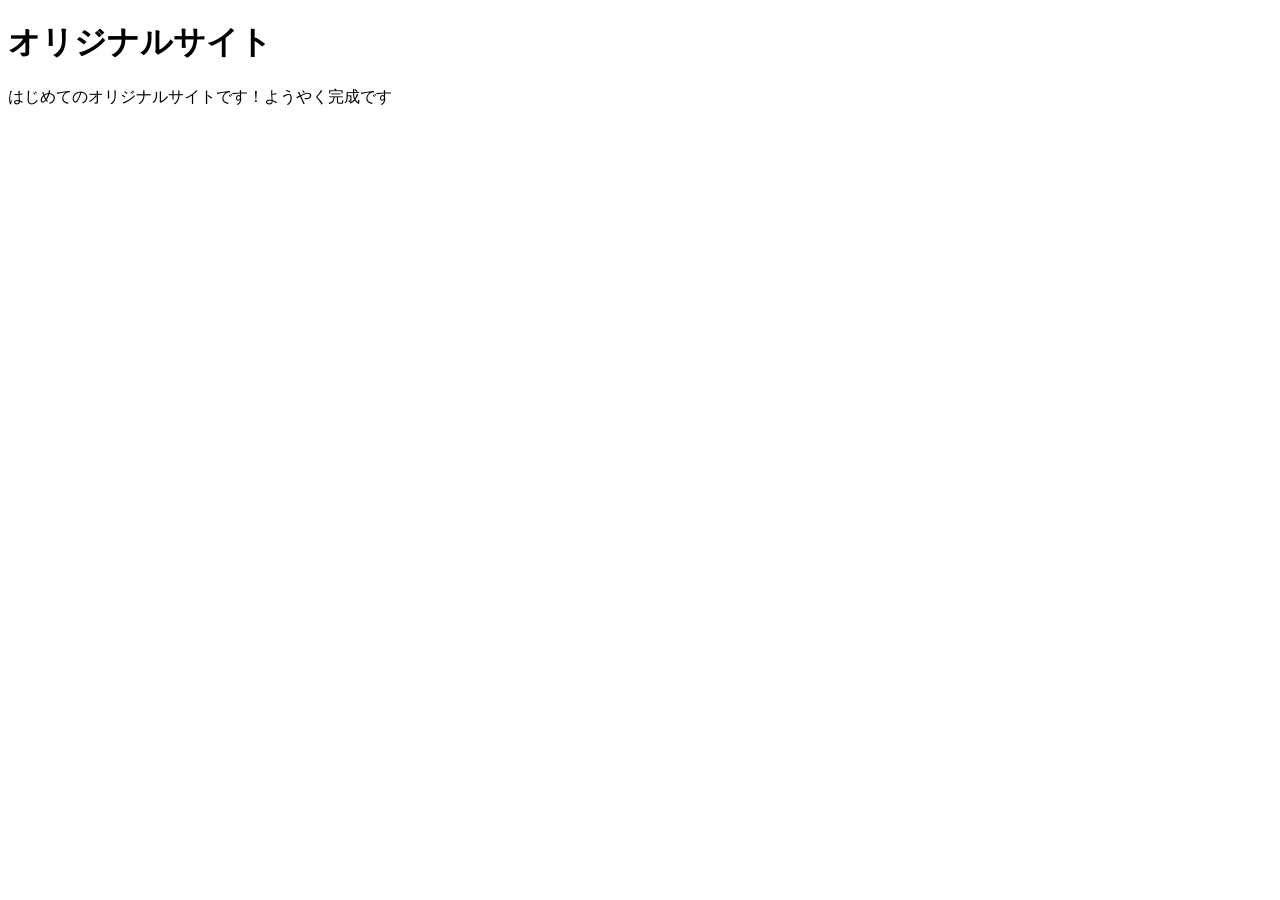
==== index.html @ 29b310c2 "Add files via upload" ====
<!DOCTYPE html>
<html lang="jp">
<head>
  <meta charset="UTF-8">
  <meta name="viewport" content="width=device-width, initial-scale=1.0">
  <title>オリジナルサイト</title>
</head>
<body>
  <h1>オリジナルサイト</h1>
  <p>はじめてのオリジナルサイトです！ようやく完成です</p>
</body>
</html>
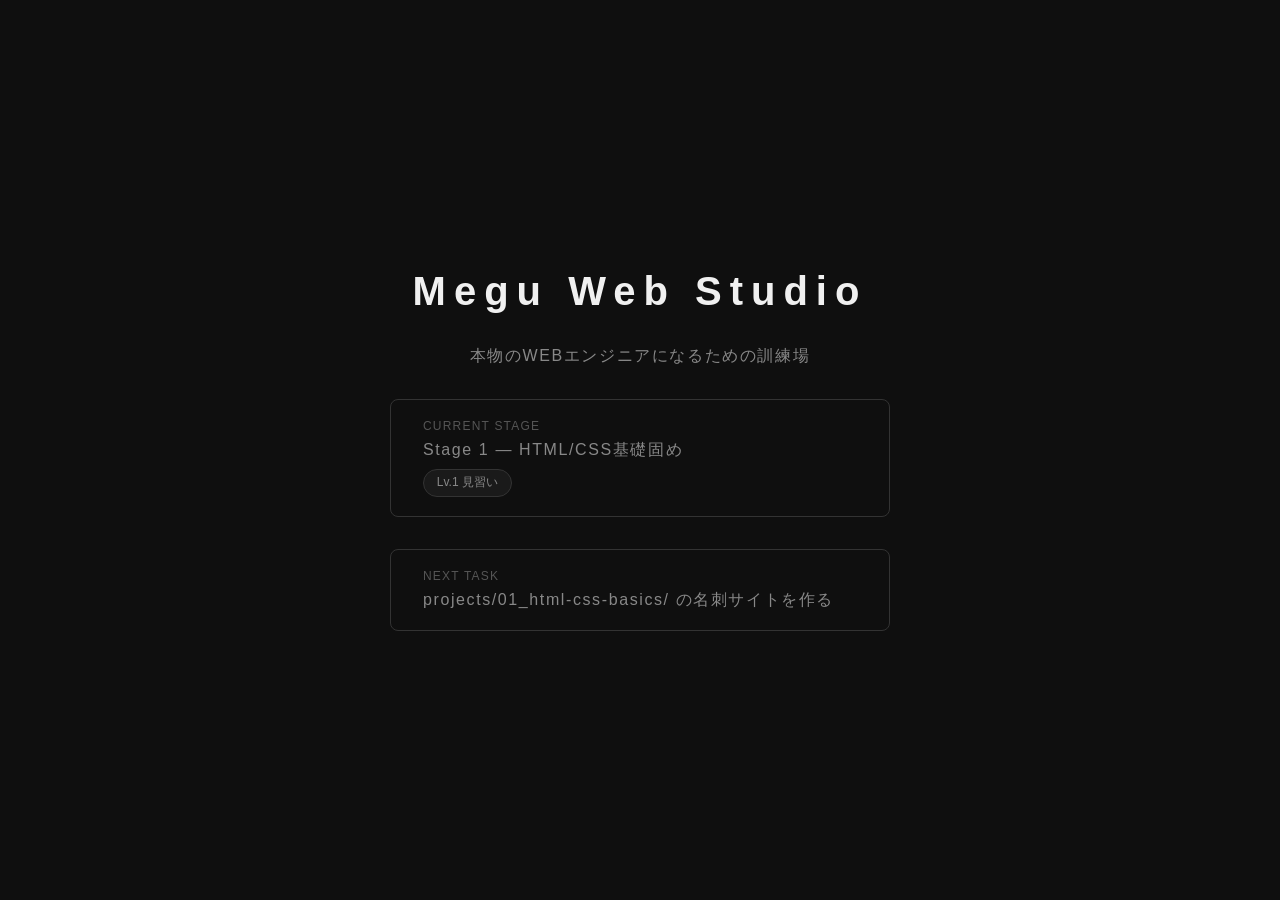
==== commit aec6f011: "Launch Megu Web Studio — virtual company training project Sets up a structured 6-stage curriculum fr" ====
--- a/index.html
+++ b/index.html
@@ -1,12 +1,59 @@
-<!DOCTYPE html>
-<html lang="jp">
-<head>
-  <meta charset="UTF-8">
-  <meta name="viewport" content="width=device-width, initial-scale=1.0">
-  <title>オリジナルサイト</title>
-</head>
-<body>
-  <h1>オリジナルサイト</h1>
-  <p>はじめてのオリジナルサイトです！ようやく完成です</p>
-</body>
-</html>+<!DOCTYPE html>
+<html lang="ja">
+<head>
+  <meta charset="UTF-8">
+  <meta name="viewport" content="width=device-width, initial-scale=1.0">
+  <title>Megu Web Studio</title>
+  <style>
+    *, *::before, *::after { box-sizing: border-box; margin: 0; padding: 0; }
+    body {
+      font-family: 'Hiragino Kaku Gothic ProN', 'Meiryo', sans-serif;
+      background: #0f0f0f;
+      color: #f0f0f0;
+      min-height: 100vh;
+      display: flex;
+      align-items: center;
+      justify-content: center;
+      flex-direction: column;
+      gap: 2rem;
+      padding: 2rem;
+    }
+    h1 { font-size: 2.5rem; letter-spacing: 0.2em; }
+    p { color: #888; letter-spacing: 0.1em; }
+    .stage {
+      border: 1px solid #333;
+      border-radius: 8px;
+      padding: 1.2rem 2rem;
+      width: 100%;
+      max-width: 500px;
+    }
+    .stage-title { font-size: 0.75rem; color: #555; margin-bottom: 0.4rem; letter-spacing: 0.1em; }
+    .stage-name { font-size: 1rem; }
+    .badge {
+      display: inline-block;
+      background: #1a1a1a;
+      border: 1px solid #333;
+      padding: 0.3rem 0.8rem;
+      border-radius: 999px;
+      font-size: 0.75rem;
+      color: #888;
+      margin-top: 0.5rem;
+    }
+  </style>
+</head>
+<body>
+  <h1>Megu Web Studio</h1>
+  <p>本物のWEBエンジニアになるための訓練場</p>
+
+  <div class="stage">
+    <p class="stage-title">CURRENT STAGE</p>
+    <p class="stage-name">Stage 1 — HTML/CSS基礎固め</p>
+    <span class="badge">Lv.1 見習い</span>
+  </div>
+
+  <div class="stage">
+    <p class="stage-title">NEXT TASK</p>
+    <p class="stage-name">projects/01_html-css-basics/ の名刺サイトを作る</p>
+  </div>
+</body>
+</html>
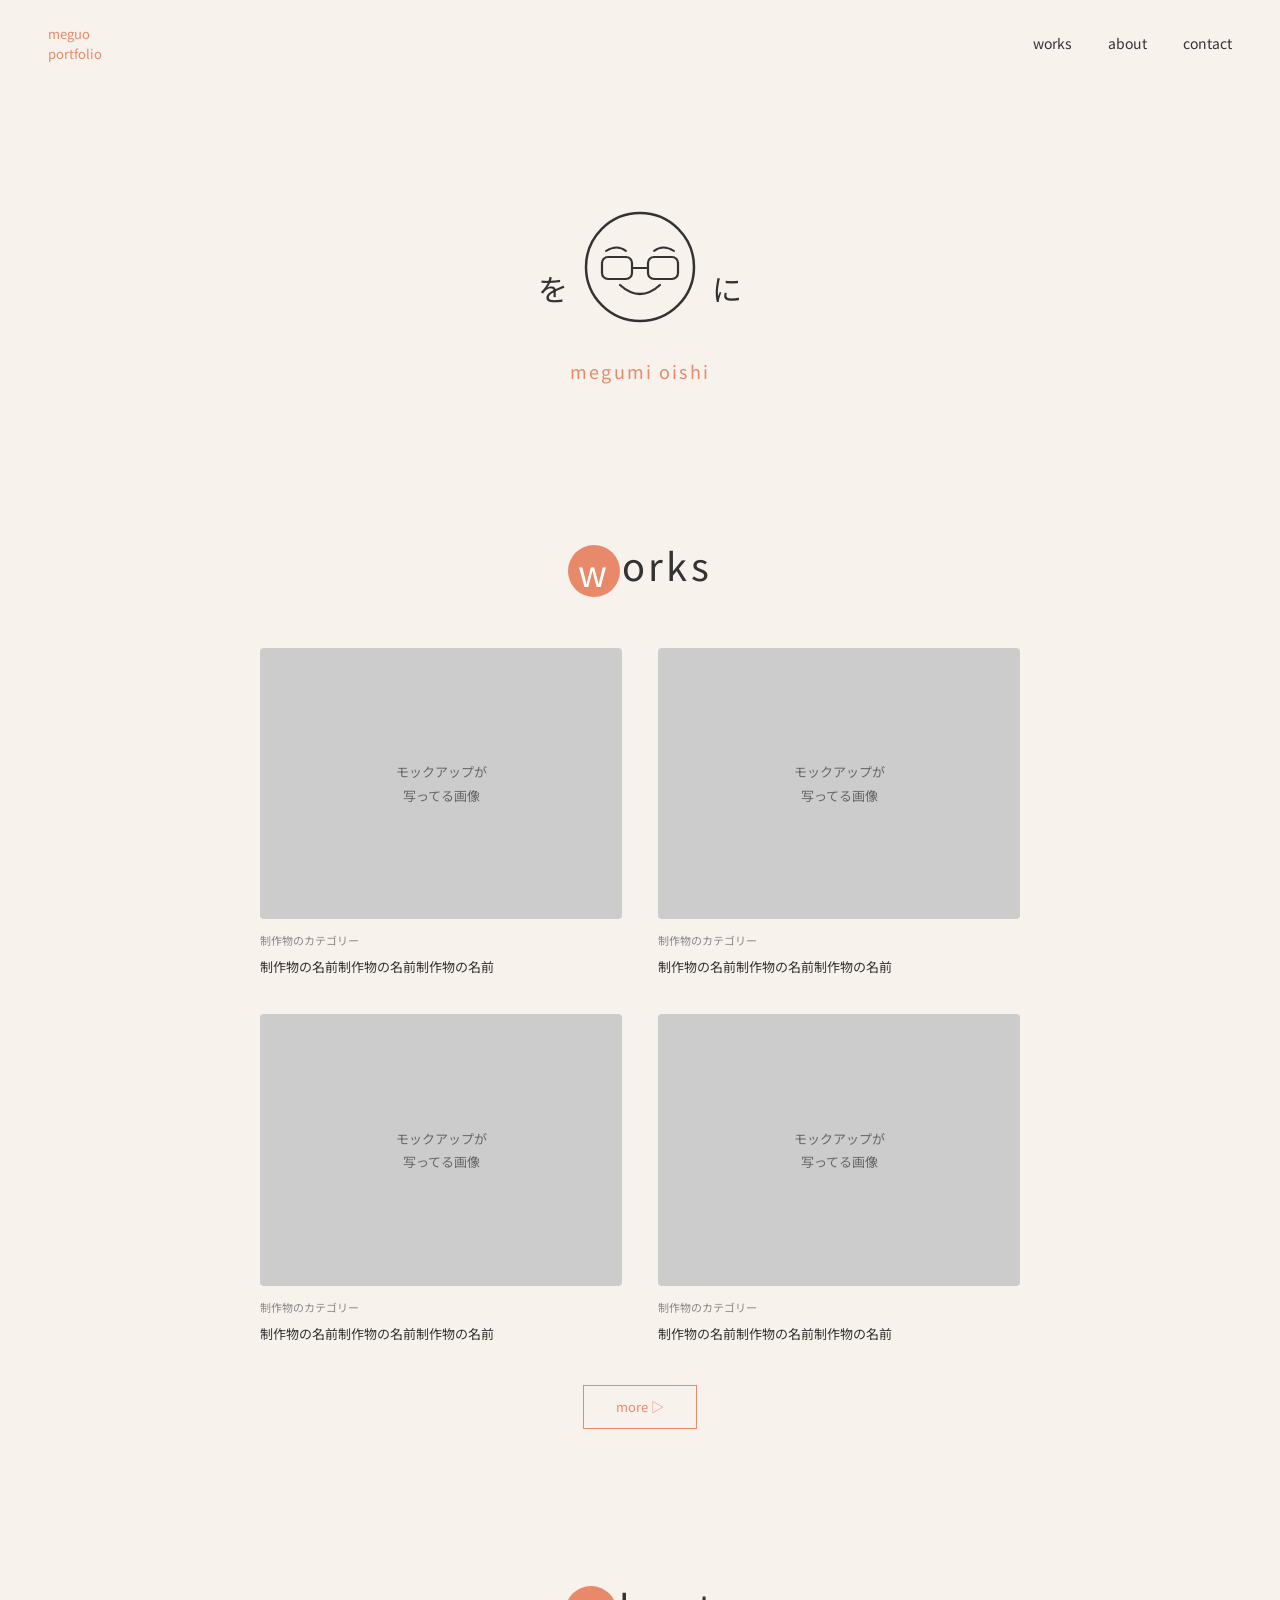
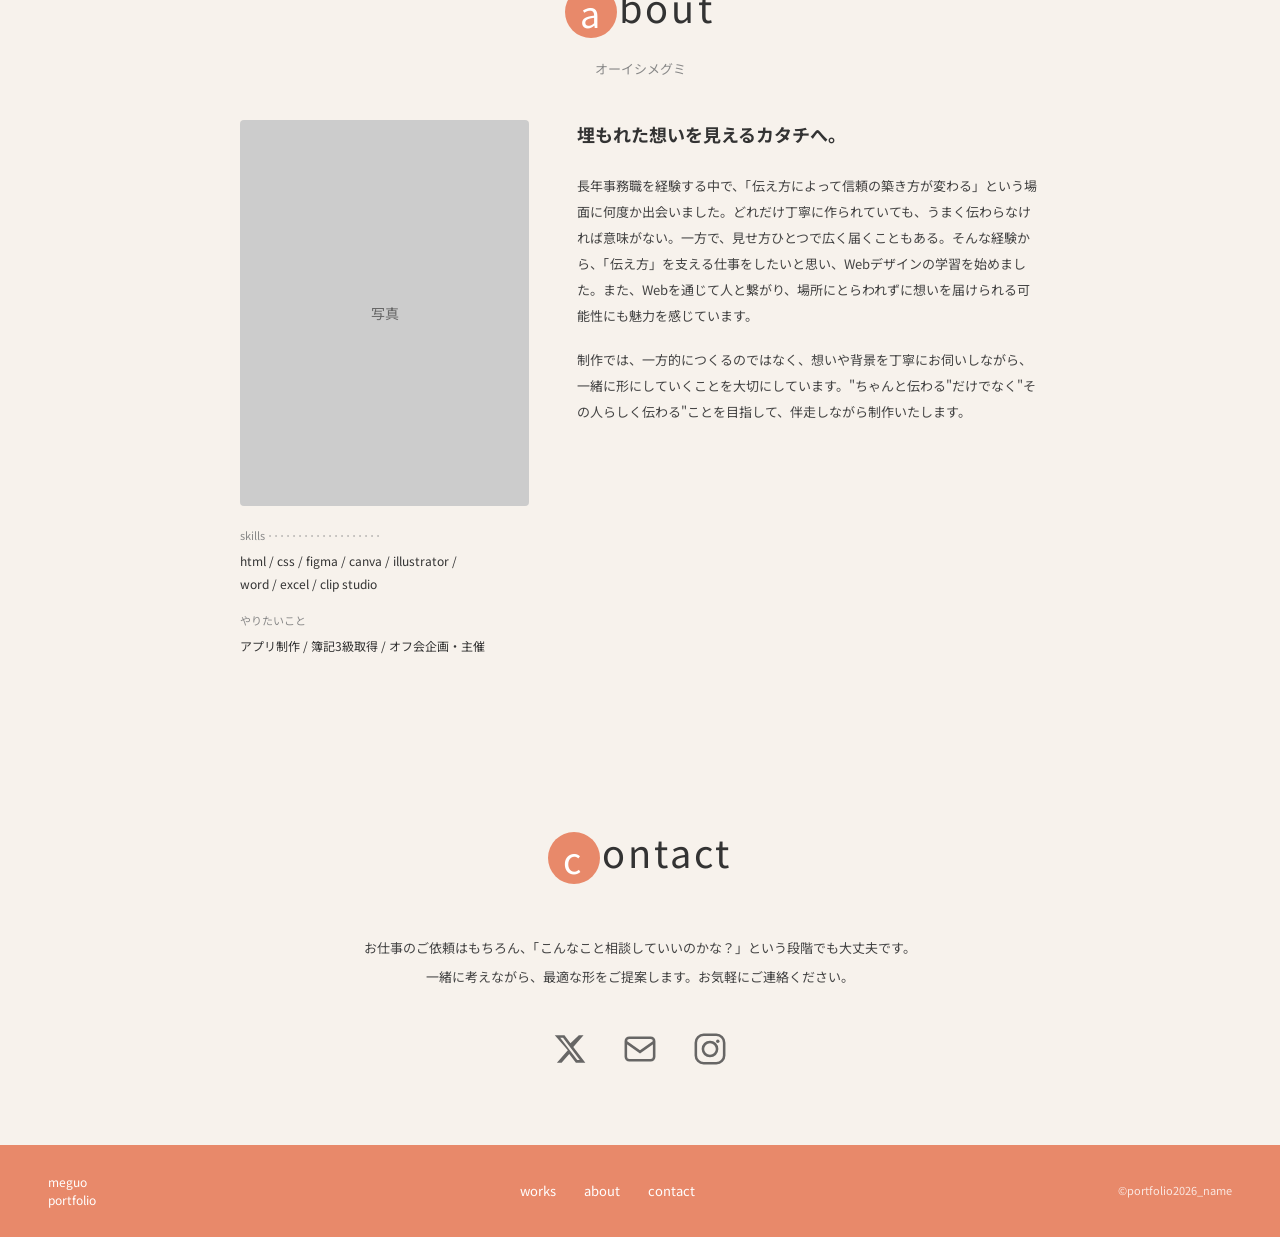
==== commit 3f90bb5e: "ポートフォリオ トップページ初期実装 HTML/CSS/JSで困った→助かった→笑顔のみの3段階アニメーションを含む トップページ（works / about / contact）を作成。  http" ====
--- a/index.html
+++ b/index.html
@@ -3,57 +3,156 @@
 <head>
   <meta charset="UTF-8">
   <meta name="viewport" content="width=device-width, initial-scale=1.0">
-  <title>Megu Web Studio</title>
-  <style>
-    *, *::before, *::after { box-sizing: border-box; margin: 0; padding: 0; }
-    body {
-      font-family: 'Hiragino Kaku Gothic ProN', 'Meiryo', sans-serif;
-      background: #0f0f0f;
-      color: #f0f0f0;
-      min-height: 100vh;
-      display: flex;
-      align-items: center;
-      justify-content: center;
-      flex-direction: column;
-      gap: 2rem;
-      padding: 2rem;
-    }
-    h1 { font-size: 2.5rem; letter-spacing: 0.2em; }
-    p { color: #888; letter-spacing: 0.1em; }
-    .stage {
-      border: 1px solid #333;
-      border-radius: 8px;
-      padding: 1.2rem 2rem;
-      width: 100%;
-      max-width: 500px;
-    }
-    .stage-title { font-size: 0.75rem; color: #555; margin-bottom: 0.4rem; letter-spacing: 0.1em; }
-    .stage-name { font-size: 1rem; }
-    .badge {
-      display: inline-block;
-      background: #1a1a1a;
-      border: 1px solid #333;
-      padding: 0.3rem 0.8rem;
-      border-radius: 999px;
-      font-size: 0.75rem;
-      color: #888;
-      margin-top: 0.5rem;
-    }
-  </style>
+  <title>meguo portfolio | megumi oishi</title>
+  <link rel="preconnect" href="https://fonts.googleapis.com">
+  <link rel="preconnect" href="https://fonts.gstatic.com" crossorigin>
+  <link href="https://fonts.googleapis.com/css2?family=Noto+Sans+JP:wght@400;500;700&display=swap" rel="stylesheet">
+  <link rel="stylesheet" href="style.css">
 </head>
 <body>
-  <h1>Megu Web Studio</h1>
-  <p>本物のWEBエンジニアになるための訓練場</p>
 
-  <div class="stage">
-    <p class="stage-title">CURRENT STAGE</p>
-    <p class="stage-name">Stage 1 — HTML/CSS基礎固め</p>
-    <span class="badge">Lv.1 見習い</span>
-  </div>
+  <!-- ヘッダー -->
+  <header class="header">
+    <div class="logo">meguo<br>portfolio</div>
+    <nav class="nav">
+      <a href="#works">works</a>
+      <a href="#about">about</a>
+      <a href="#contact">contact</a>
+    </nav>
+  </header>
 
-  <div class="stage">
-    <p class="stage-title">NEXT TASK</p>
-    <p class="stage-name">projects/01_html-css-basics/ の名刺サイトを作る</p>
-  </div>
+  <!-- メインビジュアル -->
+  <section class="hero">
+    <div class="hero-visual">
+
+      <!-- フェーズ1: 困った顔（最初に表示） -->
+      <div class="face-unit" id="faceSad">
+        <div class="balloon balloon-sad">困った</div>
+        <svg class="face-svg" viewBox="0 0 120 120" xmlns="http://www.w3.org/2000/svg">
+          <circle cx="60" cy="60" r="54" fill="none" stroke="#333" stroke-width="2.5"/>
+          <!-- メガネ左 -->
+          <rect x="22" y="50" width="30" height="22" rx="6" fill="none" stroke="#333" stroke-width="2.2"/>
+          <!-- メガネ右 -->
+          <rect x="68" y="50" width="30" height="22" rx="6" fill="none" stroke="#333" stroke-width="2.2"/>
+          <!-- メガネブリッジ -->
+          <line x1="52" y1="61" x2="68" y2="61" stroke="#333" stroke-width="2"/>
+          <!-- 困り眉（八の字） -->
+          <path d="M26 45 Q37 38 46 45" fill="none" stroke="#333" stroke-width="2" stroke-linecap="round"/>
+          <path d="M74 45 Q83 38 94 45" fill="none" stroke="#333" stroke-width="2" stroke-linecap="round"/>
+          <!-- 困り口 -->
+          <path d="M42 88 Q60 78 78 88" fill="none" stroke="#333" stroke-width="2.2" stroke-linecap="round"/>
+        </svg>
+      </div>
+
+      <span class="connector" id="connectorWo">を</span>
+
+      <!-- フェーズ2&3: ニコニコ顔 -->
+      <div class="face-unit face-unit--hidden" id="faceHappy">
+        <div class="balloon balloon-happy" id="balloonHappy">助かった</div>
+        <svg class="face-svg" viewBox="0 0 120 120" xmlns="http://www.w3.org/2000/svg">
+          <circle cx="60" cy="60" r="54" fill="none" stroke="#333" stroke-width="2.5"/>
+          <!-- メガネ左 -->
+          <rect x="22" y="50" width="30" height="22" rx="6" fill="none" stroke="#333" stroke-width="2.2"/>
+          <!-- メガネ右 -->
+          <rect x="68" y="50" width="30" height="22" rx="6" fill="none" stroke="#333" stroke-width="2.2"/>
+          <!-- メガネブリッジ -->
+          <line x1="52" y1="61" x2="68" y2="61" stroke="#333" stroke-width="2"/>
+          <!-- ニコニコ眉 -->
+          <path d="M26 44 Q37 37 46 44" fill="none" stroke="#333" stroke-width="2" stroke-linecap="round"/>
+          <path d="M74 44 Q83 37 94 44" fill="none" stroke="#333" stroke-width="2" stroke-linecap="round"/>
+          <!-- ニコニコ口（大きな笑顔） -->
+          <path d="M40 78 Q60 96 80 78" fill="none" stroke="#333" stroke-width="2.2" stroke-linecap="round"/>
+        </svg>
+      </div>
+
+      <span class="connector connector--ni" id="connectorNi">に</span>
+    </div>
+
+    <p class="hero-name">megumi oishi</p>
+  </section>
+
+  <!-- Works -->
+  <section id="works" class="section works-section">
+    <h2 class="section-title"><span class="title-initial">w</span>orks</h2>
+    <div class="works-grid">
+      <article class="work-card">
+        <div class="work-thumb"><span>モックアップが<br>写ってる画像</span></div>
+        <p class="work-cat">制作物のカテゴリー</p>
+        <p class="work-name">制作物の名前制作物の名前制作物の名前</p>
+      </article>
+      <article class="work-card">
+        <div class="work-thumb"><span>モックアップが<br>写ってる画像</span></div>
+        <p class="work-cat">制作物のカテゴリー</p>
+        <p class="work-name">制作物の名前制作物の名前制作物の名前</p>
+      </article>
+      <article class="work-card">
+        <div class="work-thumb"><span>モックアップが<br>写ってる画像</span></div>
+        <p class="work-cat">制作物のカテゴリー</p>
+        <p class="work-name">制作物の名前制作物の名前制作物の名前</p>
+      </article>
+      <article class="work-card">
+        <div class="work-thumb"><span>モックアップが<br>写ってる画像</span></div>
+        <p class="work-cat">制作物のカテゴリー</p>
+        <p class="work-name">制作物の名前制作物の名前制作物の名前</p>
+      </article>
+    </div>
+    <div class="more-wrap">
+      <a href="#" class="more-btn">more ▷</a>
+    </div>
+  </section>
+
+  <!-- About -->
+  <section id="about" class="section about-section">
+    <h2 class="section-title"><span class="title-initial">a</span>bout</h2>
+    <p class="about-ruby">オーイシメグミ</p>
+    <div class="about-inner">
+      <div class="about-left">
+        <div class="about-photo"><span>写真</span></div>
+        <div class="about-meta">
+          <p class="meta-label">skills ···················</p>
+          <p class="meta-body">html / css / figma / canva / illustrator /<br>word / excel / clip studio</p>
+        </div>
+        <div class="about-meta">
+          <p class="meta-label">やりたいこと</p>
+          <p class="meta-body">アプリ制作 / 簿記3級取得 / オフ会企画・主催</p>
+        </div>
+      </div>
+      <div class="about-right">
+        <p class="about-catch">埋もれた想いを見えるカタチへ。</p>
+        <p class="about-body">長年事務職を経験する中で、「伝え方によって信頼の築き方が変わる」という場面に何度か出会いました。どれだけ丁寧に作られていても、うまく伝わらなければ意味がない。一方で、見せ方ひとつで広く届くこともある。そんな経験から、「伝え方」を支える仕事をしたいと思い、Webデザインの学習を始めました。また、Webを通じて人と繋がり、場所にとらわれずに想いを届けられる可能性にも魅力を感じています。</p>
+        <p class="about-body">制作では、一方的につくるのではなく、想いや背景を丁寧にお伺いしながら、一緒に形にしていくことを大切にしています。"ちゃんと伝わる"だけでなく"その人らしく伝わる"ことを目指して、伴走しながら制作いたします。</p>
+      </div>
+    </div>
+  </section>
+
+  <!-- Contact -->
+  <section id="contact" class="section contact-section">
+    <h2 class="section-title"><span class="title-initial">c</span>ontact</h2>
+    <p class="contact-body">お仕事のご依頼はもちろん、「こんなこと相談していいのかな？」という段階でも大丈夫です。<br>一緒に考えながら、最適な形をご提案します。お気軽にご連絡ください。</p>
+    <div class="contact-icons">
+      <a href="#" class="contact-link" aria-label="X(Twitter)">
+        <svg viewBox="0 0 24 24" width="34" height="34" fill="#444"><path d="M18.244 2.25h3.308l-7.227 8.26 8.502 11.24H16.17l-4.714-6.231-5.401 6.231H2.746l7.73-8.835L1.254 2.25H8.08l4.253 5.622zm-1.161 17.52h1.833L7.084 4.126H5.117z"/></svg>
+      </a>
+      <a href="mailto:your@email.com" class="contact-link" aria-label="メール">
+        <svg viewBox="0 0 24 24" width="34" height="34" fill="none" stroke="#444" stroke-width="1.8"><rect x="2" y="4" width="20" height="16" rx="2.5"/><path d="m2 7 10 7 10-7"/></svg>
+      </a>
+      <a href="#" class="contact-link" aria-label="Instagram">
+        <svg viewBox="0 0 24 24" width="34" height="34" fill="none" stroke="#444" stroke-width="1.8"><rect x="2" y="2" width="20" height="20" rx="5.5"/><circle cx="12" cy="12" r="5"/><circle cx="17.5" cy="6.5" r="1.2" fill="#444" stroke="none"/></svg>
+      </a>
+    </div>
+  </section>
+
+  <!-- フッター -->
+  <footer class="footer">
+    <div class="footer-logo">meguo<br>portfolio</div>
+    <nav class="footer-nav">
+      <a href="#works">works</a>
+      <a href="#about">about</a>
+      <a href="#contact">contact</a>
+    </nav>
+    <p class="footer-copy">©portfolio2026_name</p>
+  </footer>
+
+  <script src="script.js"></script>
 </body>
 </html>
--- a/style.css
+++ b/style.css
@@ -0,0 +1,344 @@
+/* ===== リセット・基本設定 ===== */
+*, *::before, *::after {
+  box-sizing: border-box;
+  margin: 0;
+  padding: 0;
+}
+
+:root {
+  --bg: #f7f2ec;
+  --primary: #e8896a;
+  --text: #333;
+  --light-text: #888;
+}
+
+html {
+  scroll-behavior: smooth;
+}
+
+body {
+  background-color: var(--bg);
+  color: var(--text);
+  font-family: 'Noto Sans JP', sans-serif;
+  font-size: 14px;
+  line-height: 1.8;
+}
+
+/* ===== ヘッダー ===== */
+.header {
+  display: flex;
+  justify-content: space-between;
+  align-items: center;
+  padding: 24px 48px;
+}
+
+.logo {
+  font-size: 13px;
+  line-height: 1.5;
+  color: var(--primary);
+}
+
+.nav {
+  display: flex;
+  gap: 36px;
+}
+
+.nav a {
+  text-decoration: none;
+  color: var(--text);
+  font-size: 14px;
+  transition: color 0.2s;
+}
+
+.nav a:hover {
+  color: var(--primary);
+}
+
+/* ===== ヒーロー（メインビジュアル）===== */
+.hero {
+  text-align: center;
+  padding: 48px 20px 72px;
+}
+
+.hero-visual {
+  display: flex;
+  justify-content: center;
+  align-items: flex-end;
+  gap: 12px;
+  margin-bottom: 28px;
+}
+
+/* 顔ひとつ分のユニット */
+.face-unit {
+  display: flex;
+  flex-direction: column;
+  align-items: center;
+  transition: opacity 0.9s ease, transform 0.9s ease;
+}
+
+/* 助かった顔は最初は非表示 */
+.face-unit--hidden {
+  opacity: 0;
+  transform: scale(0.88);
+  position: absolute;
+  pointer-events: none;
+}
+
+/* JSで付けるクラス */
+.face-unit--visible {
+  opacity: 1;
+  transform: scale(1);
+  position: relative;
+  pointer-events: auto;
+}
+
+.face-unit--gone {
+  opacity: 0;
+  transform: scale(0.88);
+  position: absolute;
+  pointer-events: none;
+}
+
+/* 吹き出し */
+.balloon {
+  width: 62px;
+  height: 62px;
+  border-radius: 50%;
+  background: #fff;
+  border: 1.5px solid #ccc;
+  display: flex;
+  align-items: center;
+  justify-content: center;
+  font-size: 12px;
+  margin-bottom: 10px;
+  transition: opacity 0.9s ease;
+}
+
+.balloon--fade {
+  opacity: 0;
+}
+
+/* SVGの顔 */
+.face-svg {
+  width: 120px;
+  height: 120px;
+}
+
+/* 「を」「に」 */
+.connector {
+  font-size: 30px;
+  padding-bottom: 12px;
+  color: var(--text);
+}
+
+.connector--ni {
+  /* 「に」は最初は非表示 → JSで表示 */
+  opacity: 0;
+  transition: opacity 0.9s ease;
+}
+
+.connector--ni.show {
+  opacity: 1;
+}
+
+/* 名前 */
+.hero-name {
+  font-size: 18px;
+  color: var(--primary);
+  letter-spacing: 0.12em;
+}
+
+/* ===== セクション共通 ===== */
+.section {
+  padding: 72px 48px;
+}
+
+.section-title {
+  text-align: center;
+  font-size: 38px;
+  font-weight: 400;
+  letter-spacing: 0.08em;
+  margin-bottom: 48px;
+}
+
+.title-initial {
+  display: inline-flex;
+  align-items: center;
+  justify-content: center;
+  width: 52px;
+  height: 52px;
+  background: var(--primary);
+  color: #fff;
+  border-radius: 50%;
+  font-size: 36px;
+  margin-right: 2px;
+  vertical-align: middle;
+  line-height: 1;
+}
+
+/* ===== Works ===== */
+.works-grid {
+  display: grid;
+  grid-template-columns: repeat(2, 1fr);
+  gap: 36px;
+  max-width: 760px;
+  margin: 0 auto 40px;
+}
+
+.work-thumb {
+  background: #ccc;
+  aspect-ratio: 4 / 3;
+  display: flex;
+  align-items: center;
+  justify-content: center;
+  text-align: center;
+  color: #666;
+  font-size: 13px;
+  border-radius: 4px;
+  margin-bottom: 12px;
+}
+
+.work-cat {
+  font-size: 11px;
+  color: var(--light-text);
+  margin-bottom: 4px;
+}
+
+.work-name {
+  font-size: 13px;
+}
+
+.more-wrap {
+  text-align: center;
+}
+
+.more-btn {
+  display: inline-block;
+  padding: 9px 32px;
+  border: 1.5px solid var(--primary);
+  color: var(--primary);
+  text-decoration: none;
+  font-size: 13px;
+  transition: background 0.2s, color 0.2s;
+}
+
+.more-btn:hover {
+  background: var(--primary);
+  color: #fff;
+}
+
+/* ===== About ===== */
+.about-ruby {
+  text-align: center;
+  font-size: 13px;
+  color: var(--light-text);
+  margin-top: -32px;
+  margin-bottom: 40px;
+}
+
+.about-inner {
+  display: grid;
+  grid-template-columns: 1fr 1.6fr;
+  gap: 48px;
+  max-width: 800px;
+  margin: 0 auto;
+}
+
+.about-photo {
+  background: #ccc;
+  aspect-ratio: 3 / 4;
+  display: flex;
+  align-items: center;
+  justify-content: center;
+  color: #666;
+  border-radius: 4px;
+  margin-bottom: 20px;
+}
+
+.about-meta {
+  margin-bottom: 16px;
+}
+
+.meta-label {
+  font-size: 11px;
+  color: var(--light-text);
+  margin-bottom: 4px;
+}
+
+.meta-body {
+  font-size: 12px;
+  line-height: 1.9;
+}
+
+.about-catch {
+  font-size: 18px;
+  font-weight: 700;
+  margin-bottom: 24px;
+  line-height: 1.6;
+}
+
+.about-body {
+  font-size: 13px;
+  line-height: 2;
+  margin-bottom: 18px;
+  color: #444;
+}
+
+/* ===== Contact ===== */
+.contact-section {
+  text-align: center;
+}
+
+.contact-body {
+  font-size: 13px;
+  line-height: 2.2;
+  margin-bottom: 40px;
+  color: #444;
+}
+
+.contact-icons {
+  display: flex;
+  justify-content: center;
+  gap: 36px;
+}
+
+.contact-link {
+  display: block;
+  opacity: 0.8;
+  transition: opacity 0.2s;
+}
+
+.contact-link:hover {
+  opacity: 1;
+}
+
+/* ===== フッター ===== */
+.footer {
+  background: var(--primary);
+  color: #fff;
+  padding: 28px 48px;
+  display: flex;
+  justify-content: space-between;
+  align-items: center;
+}
+
+.footer-logo {
+  font-size: 12px;
+  line-height: 1.5;
+}
+
+.footer-nav {
+  display: flex;
+  gap: 28px;
+}
+
+.footer-nav a {
+  color: #fff;
+  text-decoration: none;
+  font-size: 13px;
+}
+
+.footer-copy {
+  font-size: 11px;
+  opacity: 0.8;
+}
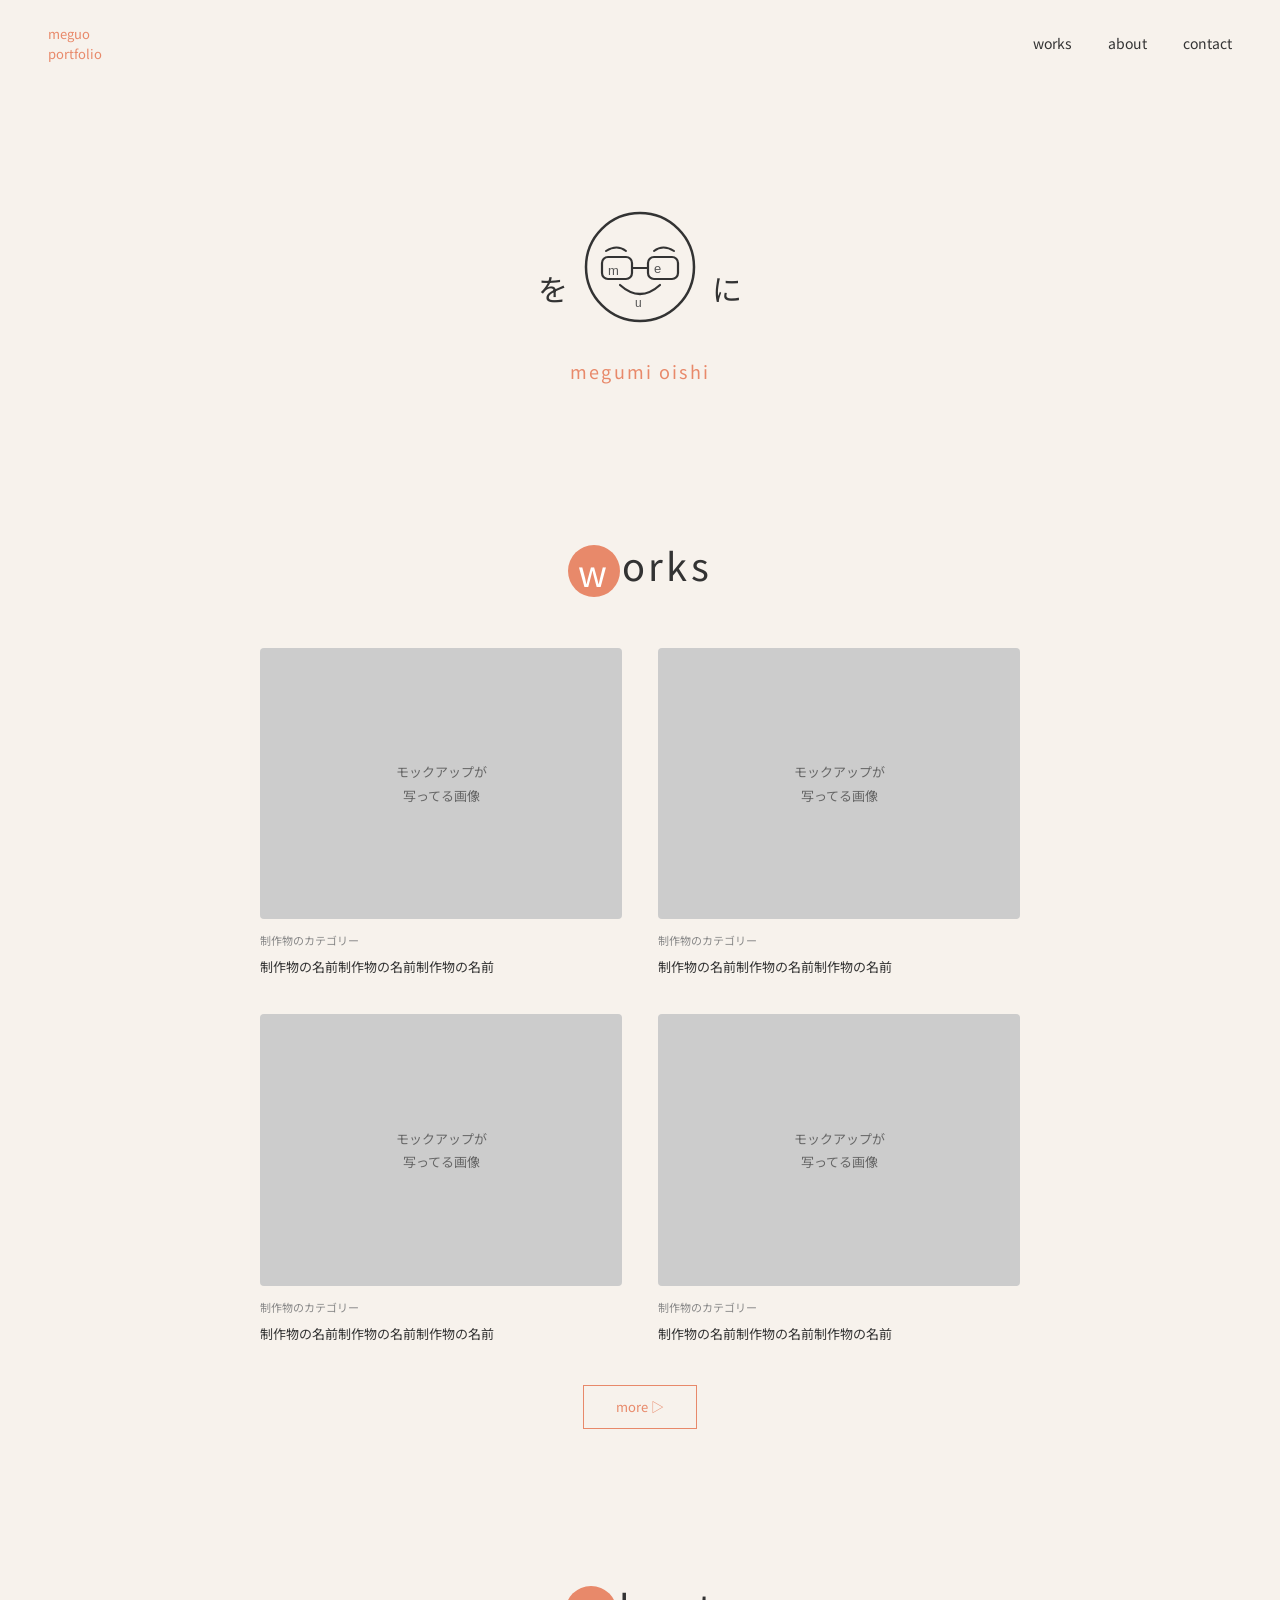
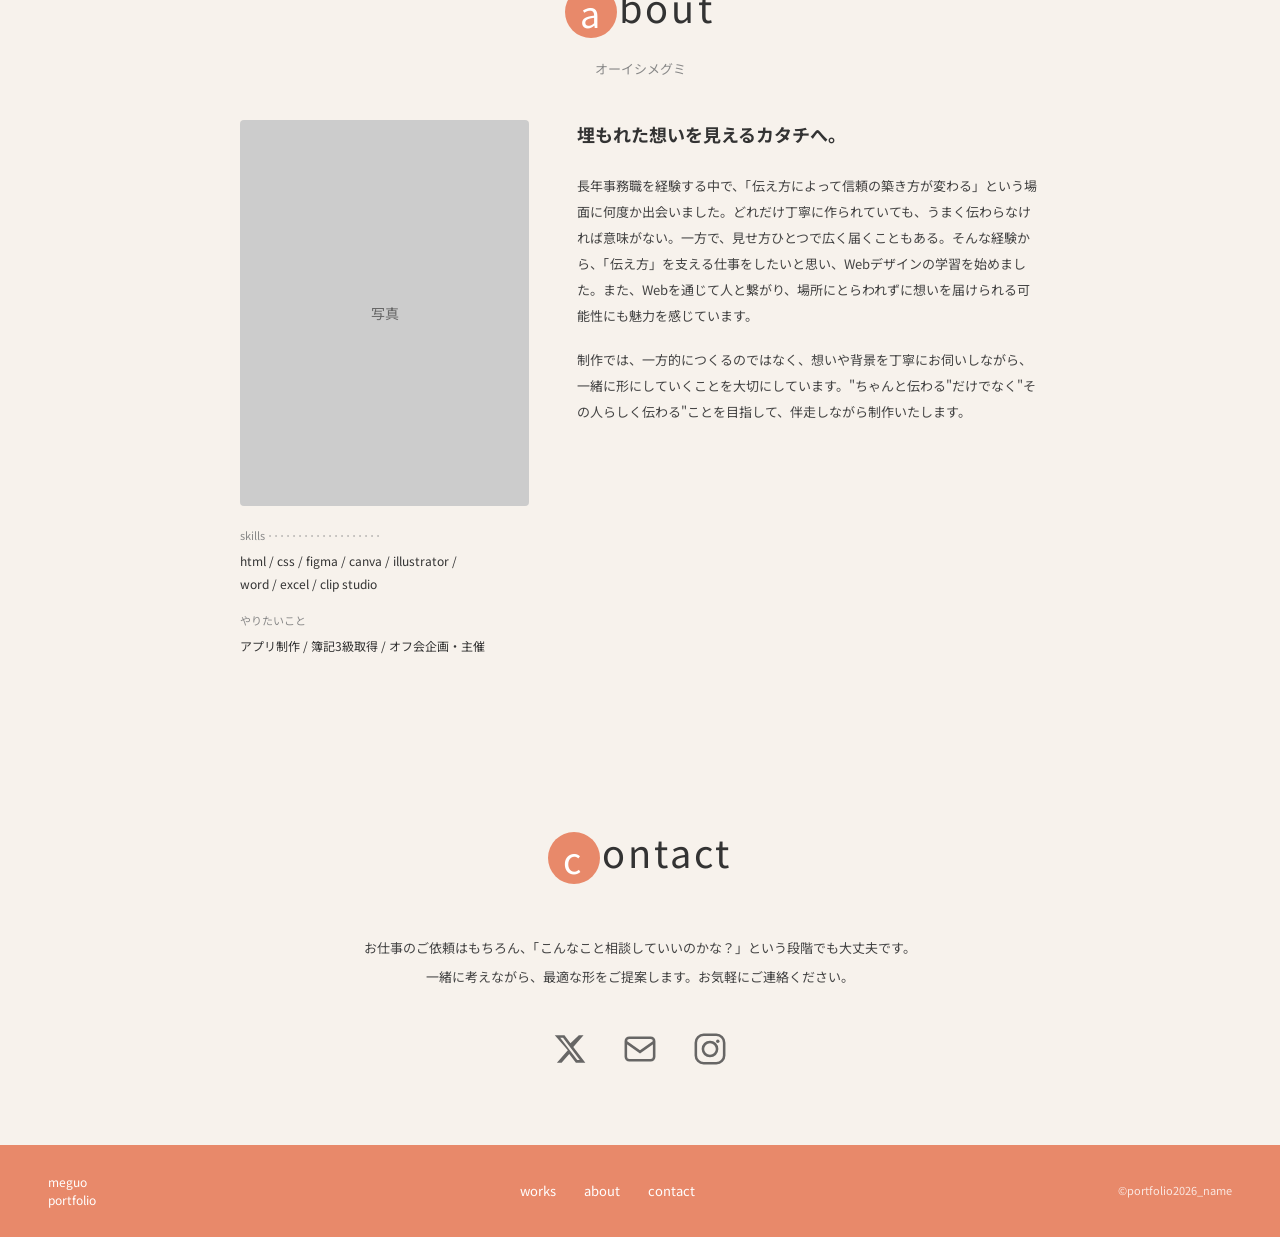
==== commit 534813be: "m・e・u のふわふわアニメーションを追加 SVG内に文字要素を追加し、タイミングをずらした float アニメーションを適用。  https://claude.ai/code/session_01T" ====
--- a/index.html
+++ b/index.html
@@ -41,6 +41,10 @@
           <path d="M74 45 Q83 38 94 45" fill="none" stroke="#333" stroke-width="2" stroke-linecap="round"/>
           <!-- 困り口 -->
           <path d="M42 88 Q60 78 78 88" fill="none" stroke="#333" stroke-width="2.2" stroke-linecap="round"/>
+          <!-- ふわふわ文字 -->
+          <text class="letter-m" x="28" y="68" font-size="13" fill="#555" font-family="sans-serif">m</text>
+          <text class="letter-e" x="74" y="66" font-size="13" fill="#555" font-family="sans-serif">e</text>
+          <text class="letter-u" x="55" y="100" font-size="12" fill="#555" font-family="sans-serif">n</text>
         </svg>
       </div>
 
@@ -62,6 +66,10 @@
           <path d="M74 44 Q83 37 94 44" fill="none" stroke="#333" stroke-width="2" stroke-linecap="round"/>
           <!-- ニコニコ口（大きな笑顔） -->
           <path d="M40 78 Q60 96 80 78" fill="none" stroke="#333" stroke-width="2.2" stroke-linecap="round"/>
+          <!-- ふわふわ文字 -->
+          <text class="letter-m" x="28" y="68" font-size="13" fill="#555" font-family="sans-serif">m</text>
+          <text class="letter-e" x="74" y="66" font-size="13" fill="#555" font-family="sans-serif">e</text>
+          <text class="letter-u" x="55" y="100" font-size="12" fill="#555" font-family="sans-serif">u</text>
         </svg>
       </div>
 
--- a/style.css
+++ b/style.css
@@ -122,6 +122,28 @@
 .face-svg {
   width: 120px;
   height: 120px;
+}
+
+/* ===== m・e・u ふわふわアニメーション ===== */
+@keyframes float-letter {
+  0%, 100% { transform: translateY(0px); }
+  50%       { transform: translateY(-7px); }
+}
+
+.letter-m {
+  animation: float-letter 2.8s ease-in-out infinite;
+  transform-box: fill-box;
+  transform-origin: center;
+}
+.letter-e {
+  animation: float-letter 3.2s ease-in-out 0.6s infinite;
+  transform-box: fill-box;
+  transform-origin: center;
+}
+.letter-u {
+  animation: float-letter 2.5s ease-in-out 1.1s infinite;
+  transform-box: fill-box;
+  transform-origin: center;
 }
 
 /* 「を」「に」 */
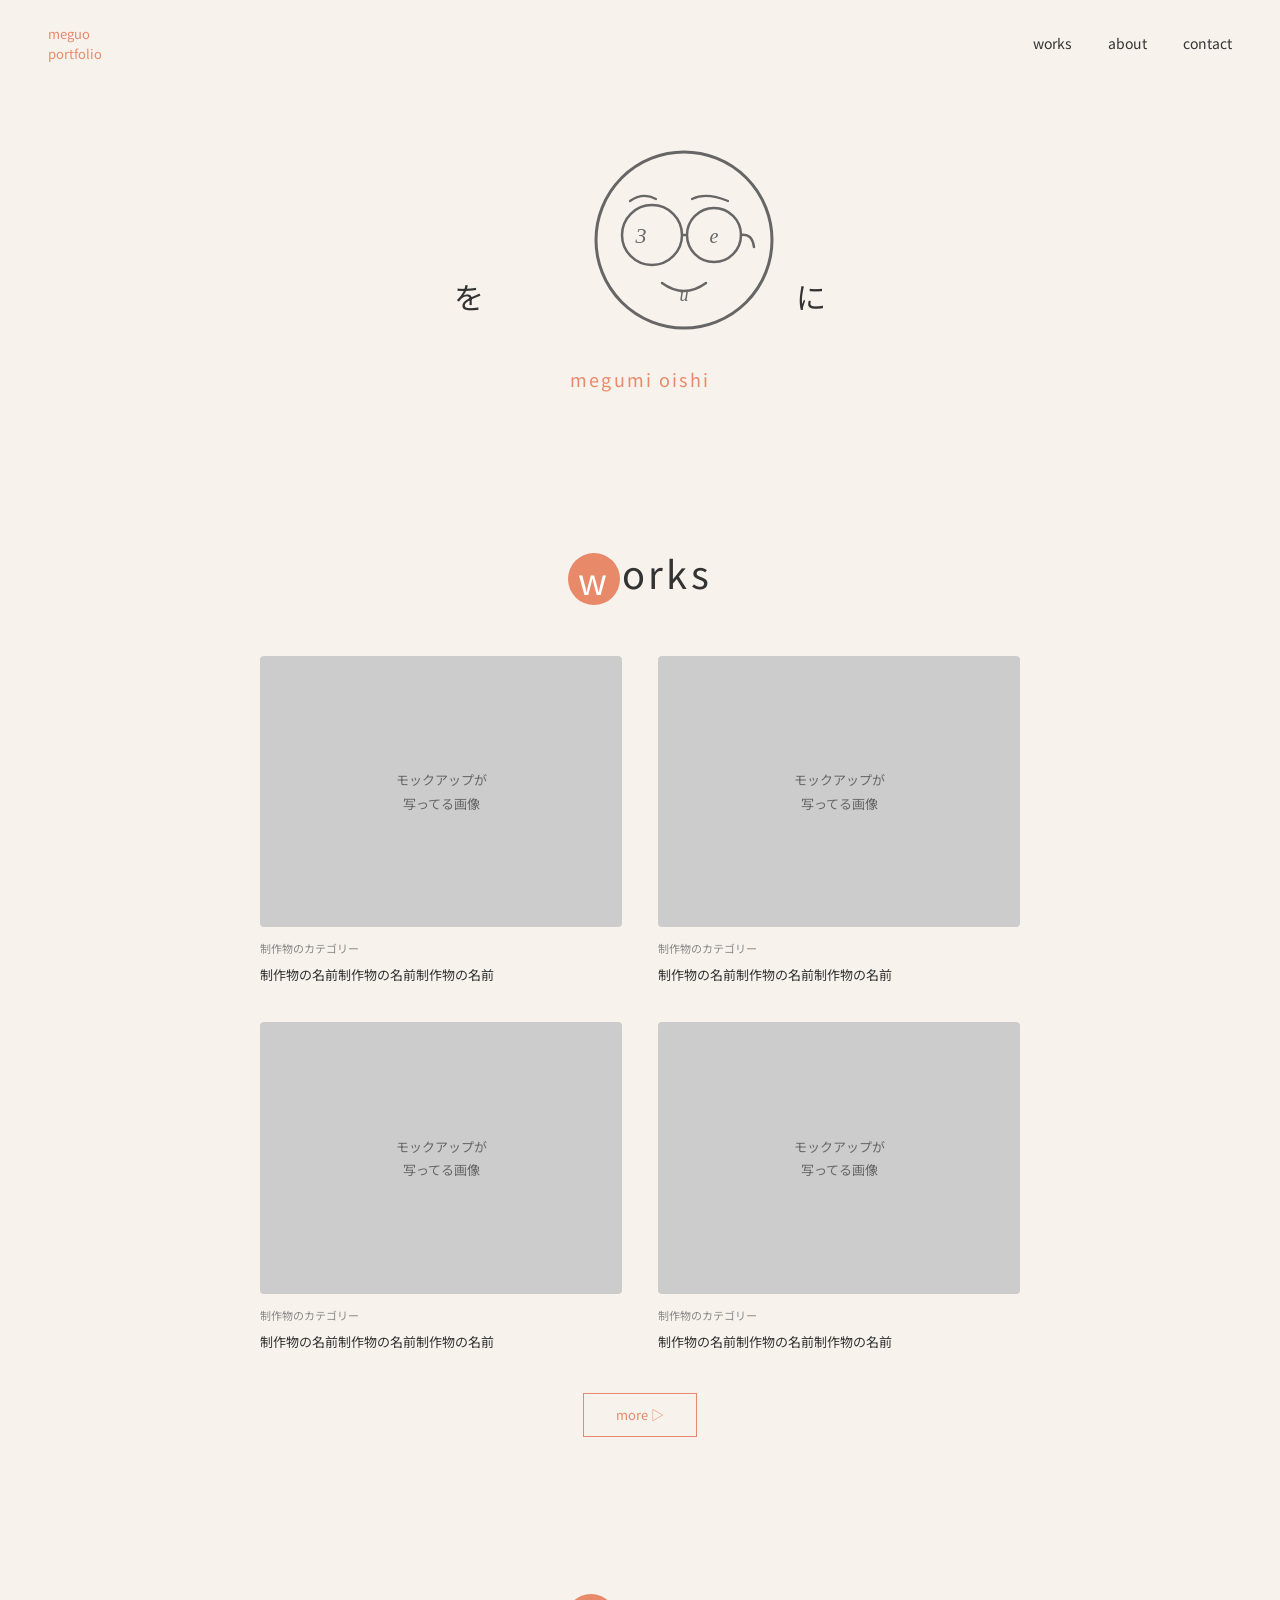
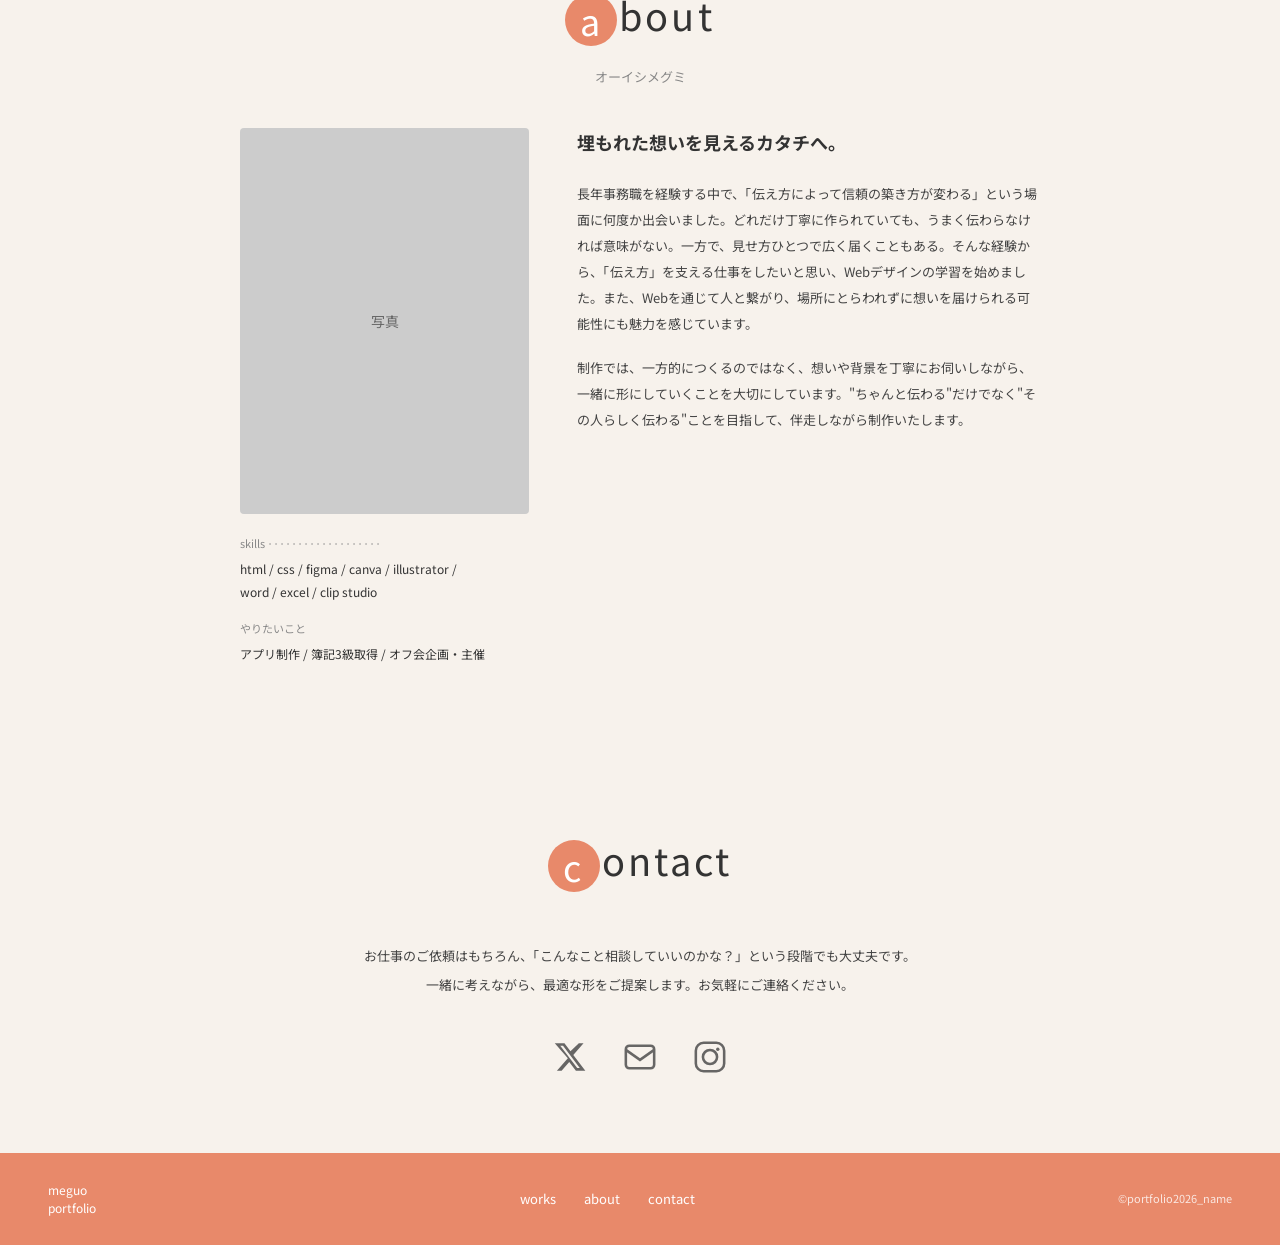
==== commit d4d0ef76: "吹き出しを左横配置・しっぽ付きに変更、顔を3en/3euスタイルに刷新 - balloon を楕円＋右向きしっぽ付きの吹き出しに変更 - face-unit を横並びレイアウト（吹き出し左・顔右）に変" ====
--- a/index.html
+++ b/index.html
@@ -27,24 +27,27 @@
 
       <!-- フェーズ1: 困った顔（最初に表示） -->
       <div class="face-unit" id="faceSad">
-        <div class="balloon balloon-sad">困った</div>
-        <svg class="face-svg" viewBox="0 0 120 120" xmlns="http://www.w3.org/2000/svg">
-          <circle cx="60" cy="60" r="54" fill="none" stroke="#333" stroke-width="2.5"/>
-          <!-- メガネ左 -->
-          <rect x="22" y="50" width="30" height="22" rx="6" fill="none" stroke="#333" stroke-width="2.2"/>
-          <!-- メガネ右 -->
-          <rect x="68" y="50" width="30" height="22" rx="6" fill="none" stroke="#333" stroke-width="2.2"/>
-          <!-- メガネブリッジ -->
-          <line x1="52" y1="61" x2="68" y2="61" stroke="#333" stroke-width="2"/>
-          <!-- 困り眉（八の字） -->
-          <path d="M26 45 Q37 38 46 45" fill="none" stroke="#333" stroke-width="2" stroke-linecap="round"/>
-          <path d="M74 45 Q83 38 94 45" fill="none" stroke="#333" stroke-width="2" stroke-linecap="round"/>
-          <!-- 困り口 -->
-          <path d="M42 88 Q60 78 78 88" fill="none" stroke="#333" stroke-width="2.2" stroke-linecap="round"/>
+        <div class="balloon balloon-sad">困<br>っ<br>た</div>
+        <svg class="face-svg" viewBox="0 0 200 200" xmlns="http://www.w3.org/2000/svg">
+          <!-- 顔の輪郭 -->
+          <circle cx="100" cy="105" r="88" fill="none" stroke="#666" stroke-width="3"/>
+          <!-- 左レンズ（円形） -->
+          <circle cx="68" cy="100" r="30" fill="none" stroke="#666" stroke-width="2.5"/>
+          <!-- 右レンズ（円形） -->
+          <circle cx="130" cy="100" r="27" fill="none" stroke="#666" stroke-width="2.5"/>
+          <!-- ブリッジ -->
+          <line x1="98" y1="100" x2="103" y2="100" stroke="#666" stroke-width="2.5"/>
+          <!-- テンプル（右側のつる） -->
+          <path d="M157 100 Q168 98 170 112" fill="none" stroke="#666" stroke-width="2.5" stroke-linecap="round"/>
+          <!-- 困り眉 -->
+          <path d="M46 68 Q59 60 72 68" fill="none" stroke="#666" stroke-width="2.2" stroke-linecap="round"/>
+          <path d="M108 68 Q119 60 144 68" fill="none" stroke="#666" stroke-width="2.2" stroke-linecap="round"/>
+          <!-- 困り口（への字） -->
+          <path d="M74 148 Q100 136 126 148" fill="none" stroke="#666" stroke-width="2.5" stroke-linecap="round"/>
           <!-- ふわふわ文字 -->
-          <text class="letter-m" x="28" y="68" font-size="13" fill="#555" font-family="sans-serif">m</text>
-          <text class="letter-e" x="74" y="66" font-size="13" fill="#555" font-family="sans-serif">e</text>
-          <text class="letter-u" x="55" y="100" font-size="12" fill="#555" font-family="sans-serif">n</text>
+          <text class="letter-m" x="57" y="108" font-size="22" fill="#666" font-family="Georgia, serif" font-style="italic" text-anchor="middle">3</text>
+          <text class="letter-e" x="130" y="108" font-size="20" fill="#666" font-family="Georgia, serif" font-style="italic" text-anchor="middle">e</text>
+          <text class="letter-u" x="100" y="162" font-size="18" fill="#666" font-family="Georgia, serif" font-style="italic" text-anchor="middle">n</text>
         </svg>
       </div>
 
@@ -52,24 +55,27 @@
 
       <!-- フェーズ2&3: ニコニコ顔 -->
       <div class="face-unit face-unit--hidden" id="faceHappy">
-        <div class="balloon balloon-happy" id="balloonHappy">助かった</div>
-        <svg class="face-svg" viewBox="0 0 120 120" xmlns="http://www.w3.org/2000/svg">
-          <circle cx="60" cy="60" r="54" fill="none" stroke="#333" stroke-width="2.5"/>
-          <!-- メガネ左 -->
-          <rect x="22" y="50" width="30" height="22" rx="6" fill="none" stroke="#333" stroke-width="2.2"/>
-          <!-- メガネ右 -->
-          <rect x="68" y="50" width="30" height="22" rx="6" fill="none" stroke="#333" stroke-width="2.2"/>
-          <!-- メガネブリッジ -->
-          <line x1="52" y1="61" x2="68" y2="61" stroke="#333" stroke-width="2"/>
+        <div class="balloon balloon-happy" id="balloonHappy">助<br>か<br>っ<br>た</div>
+        <svg class="face-svg" viewBox="0 0 200 200" xmlns="http://www.w3.org/2000/svg">
+          <!-- 顔の輪郭 -->
+          <circle cx="100" cy="105" r="88" fill="none" stroke="#666" stroke-width="3"/>
+          <!-- 左レンズ（円形） -->
+          <circle cx="68" cy="100" r="30" fill="none" stroke="#666" stroke-width="2.5"/>
+          <!-- 右レンズ（円形） -->
+          <circle cx="130" cy="100" r="27" fill="none" stroke="#666" stroke-width="2.5"/>
+          <!-- ブリッジ -->
+          <line x1="98" y1="100" x2="103" y2="100" stroke="#666" stroke-width="2.5"/>
+          <!-- テンプル（右側のつる） -->
+          <path d="M157 100 Q168 98 170 112" fill="none" stroke="#666" stroke-width="2.5" stroke-linecap="round"/>
           <!-- ニコニコ眉 -->
-          <path d="M26 44 Q37 37 46 44" fill="none" stroke="#333" stroke-width="2" stroke-linecap="round"/>
-          <path d="M74 44 Q83 37 94 44" fill="none" stroke="#333" stroke-width="2" stroke-linecap="round"/>
-          <!-- ニコニコ口（大きな笑顔） -->
-          <path d="M40 78 Q60 96 80 78" fill="none" stroke="#333" stroke-width="2.2" stroke-linecap="round"/>
+          <path d="M46 66 Q59 57 72 64" fill="none" stroke="#666" stroke-width="2.2" stroke-linecap="round"/>
+          <path d="M108 64 Q122 57 144 66" fill="none" stroke="#666" stroke-width="2.2" stroke-linecap="round"/>
+          <!-- ニコニコ口（やわらかいU字） -->
+          <path d="M78 148 Q100 164 122 148" fill="none" stroke="#666" stroke-width="2.5" stroke-linecap="round"/>
           <!-- ふわふわ文字 -->
-          <text class="letter-m" x="28" y="68" font-size="13" fill="#555" font-family="sans-serif">m</text>
-          <text class="letter-e" x="74" y="66" font-size="13" fill="#555" font-family="sans-serif">e</text>
-          <text class="letter-u" x="55" y="100" font-size="12" fill="#555" font-family="sans-serif">u</text>
+          <text class="letter-m" x="57" y="108" font-size="22" fill="#666" font-family="Georgia, serif" font-style="italic" text-anchor="middle">3</text>
+          <text class="letter-e" x="130" y="108" font-size="20" fill="#666" font-family="Georgia, serif" font-style="italic" text-anchor="middle">e</text>
+          <text class="letter-u" x="100" y="166" font-size="18" fill="#666" font-family="Georgia, serif" font-style="italic" text-anchor="middle">u</text>
         </svg>
       </div>
 
--- a/style.css
+++ b/style.css
@@ -71,8 +71,9 @@
 /* 顔ひとつ分のユニット */
 .face-unit {
   display: flex;
-  flex-direction: column;
-  align-items: center;
+  flex-direction: row;   /* 吹き出しを左、顔を右に並べる */
+  align-items: center;
+  gap: 16px;
   transition: opacity 0.9s ease, transform 0.9s ease;
 }
 
@@ -99,19 +100,44 @@
   pointer-events: none;
 }
 
-/* 吹き出し */
+/* 吹き出し（右向きしっぽ付き楕円） */
 .balloon {
-  width: 62px;
-  height: 62px;
+  width: 72px;
+  height: 88px;
   border-radius: 50%;
   background: #fff;
-  border: 1.5px solid #ccc;
+  border: 1.5px solid #bbb;
   display: flex;
   align-items: center;
   justify-content: center;
   font-size: 12px;
-  margin-bottom: 10px;
+  line-height: 1.7;
+  text-align: center;
+  position: relative;
+  flex-shrink: 0;
   transition: opacity 0.9s ease;
+}
+
+/* しっぽ（外枠） */
+.balloon::before {
+  content: '';
+  position: absolute;
+  right: -17px;
+  bottom: 22px;
+  border-width: 8px 0 6px 18px;
+  border-style: solid;
+  border-color: transparent transparent transparent #bbb;
+}
+
+/* しっぽ（内側・白） */
+.balloon::after {
+  content: '';
+  position: absolute;
+  right: -14px;
+  bottom: 23px;
+  border-width: 7px 0 5px 16px;
+  border-style: solid;
+  border-color: transparent transparent transparent #fff;
 }
 
 .balloon--fade {
@@ -120,8 +146,8 @@
 
 /* SVGの顔 */
 .face-svg {
-  width: 120px;
-  height: 120px;
+  width: 200px;
+  height: 200px;
 }
 
 /* ===== m・e・u ふわふわアニメーション ===== */
